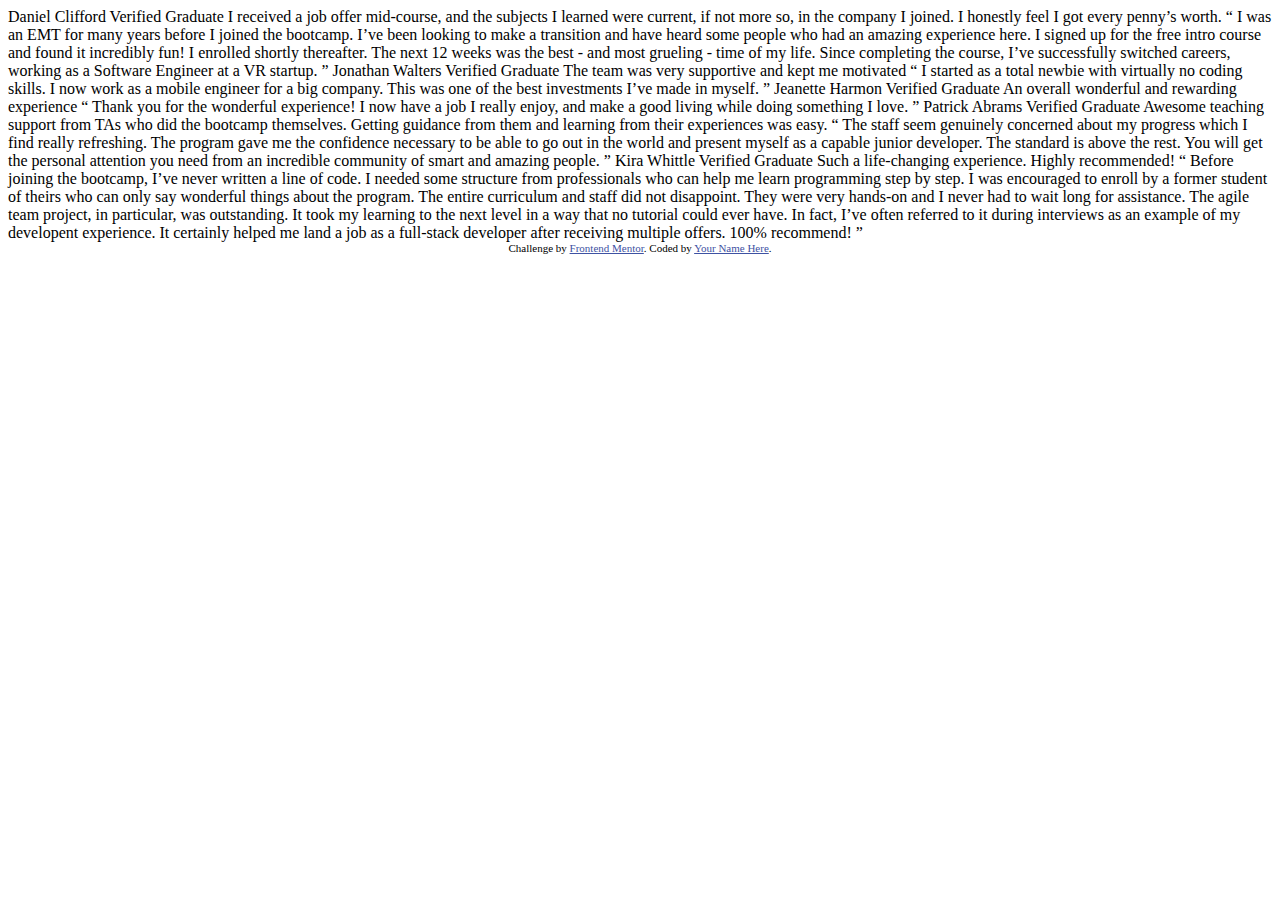
==== testimonials-grid/index.html @ f5d17201 "Create testimonials-grid project" ====
<!DOCTYPE html>
<html lang="en">
<head>
  <meta charset="UTF-8">
  <meta name="viewport" content="width=device-width, initial-scale=1.0"> <!-- displays site properly based on user's device -->

  <link rel="icon" type="image/png" sizes="32x32" href="./images/favicon-32x32.png">
  
  <title>Frontend Mentor | [Challenge Name Here]</title>

  <!-- Feel free to remove these styles or customise in your own stylesheet 👍 -->
  <style>
    .attribution { font-size: 11px; text-align: center; }
    .attribution a { color: hsl(228, 45%, 44%); }
  </style>
</head>
<body>
  Daniel Clifford
  Verified Graduate

  I received a job offer mid-course, and the subjects I learned were current, if not more so, 
  in the company I joined. I honestly feel I got every penny’s worth.

  “ I was an EMT for many years before I joined the bootcamp. I’ve been looking to make a 
  transition and have heard some people who had an amazing experience here. I signed up 
  for the free intro course and found it incredibly fun! I enrolled shortly thereafter. 
  The next 12 weeks was the best - and most grueling - time of my life. Since completing 
  the course, I’ve successfully switched careers, working as a Software Engineer at a VR startup. ”

  Jonathan Walters
  Verified Graduate

  The team was very supportive and kept me motivated

  “ I started as a total newbie with virtually no coding skills. I now work as a mobile engineer 
  for a big company. This was one of the best investments I’ve made in myself. ”

  Jeanette Harmon
  Verified Graduate

  An overall wonderful and rewarding experience

  “ Thank you for the wonderful experience! I now have a job I really enjoy, and make a good living 
  while doing something I love. ”

  Patrick Abrams
  Verified Graduate

  Awesome teaching support from TAs who did the bootcamp themselves. Getting guidance from them and 
  learning from their experiences was easy.

  “ The staff seem genuinely concerned about my progress which I find really refreshing. The program 
  gave me the confidence necessary to be able to go out in the world and present myself as a capable 
  junior developer. The standard is above the rest. You will get the personal attention you need from 
  an incredible community of smart and amazing people. ”

  Kira Whittle
  Verified Graduate

  Such a life-changing experience. Highly recommended!

  “ Before joining the bootcamp, I’ve never written a line of code. I needed some structure from 
  professionals who can help me learn programming step by step. I was encouraged to enroll by a former 
  student of theirs who can only say wonderful things about the program. The entire curriculum and staff 
  did not disappoint. They were very hands-on and I never had to wait long for assistance. The agile team 
  project, in particular, was outstanding. It took my learning to the next level in a way that no tutorial 
  could ever have. In fact, I’ve often referred to it during interviews as an example of my developent 
  experience. It certainly helped me land a job as a full-stack developer after receiving multiple offers. 
  100% recommend! ”
  
  <div class="attribution">
    Challenge by <a href="https://www.frontendmentor.io?ref=challenge" target="_blank">Frontend Mentor</a>. 
    Coded by <a href="#">Your Name Here</a>.
  </div>
</body>
</html>
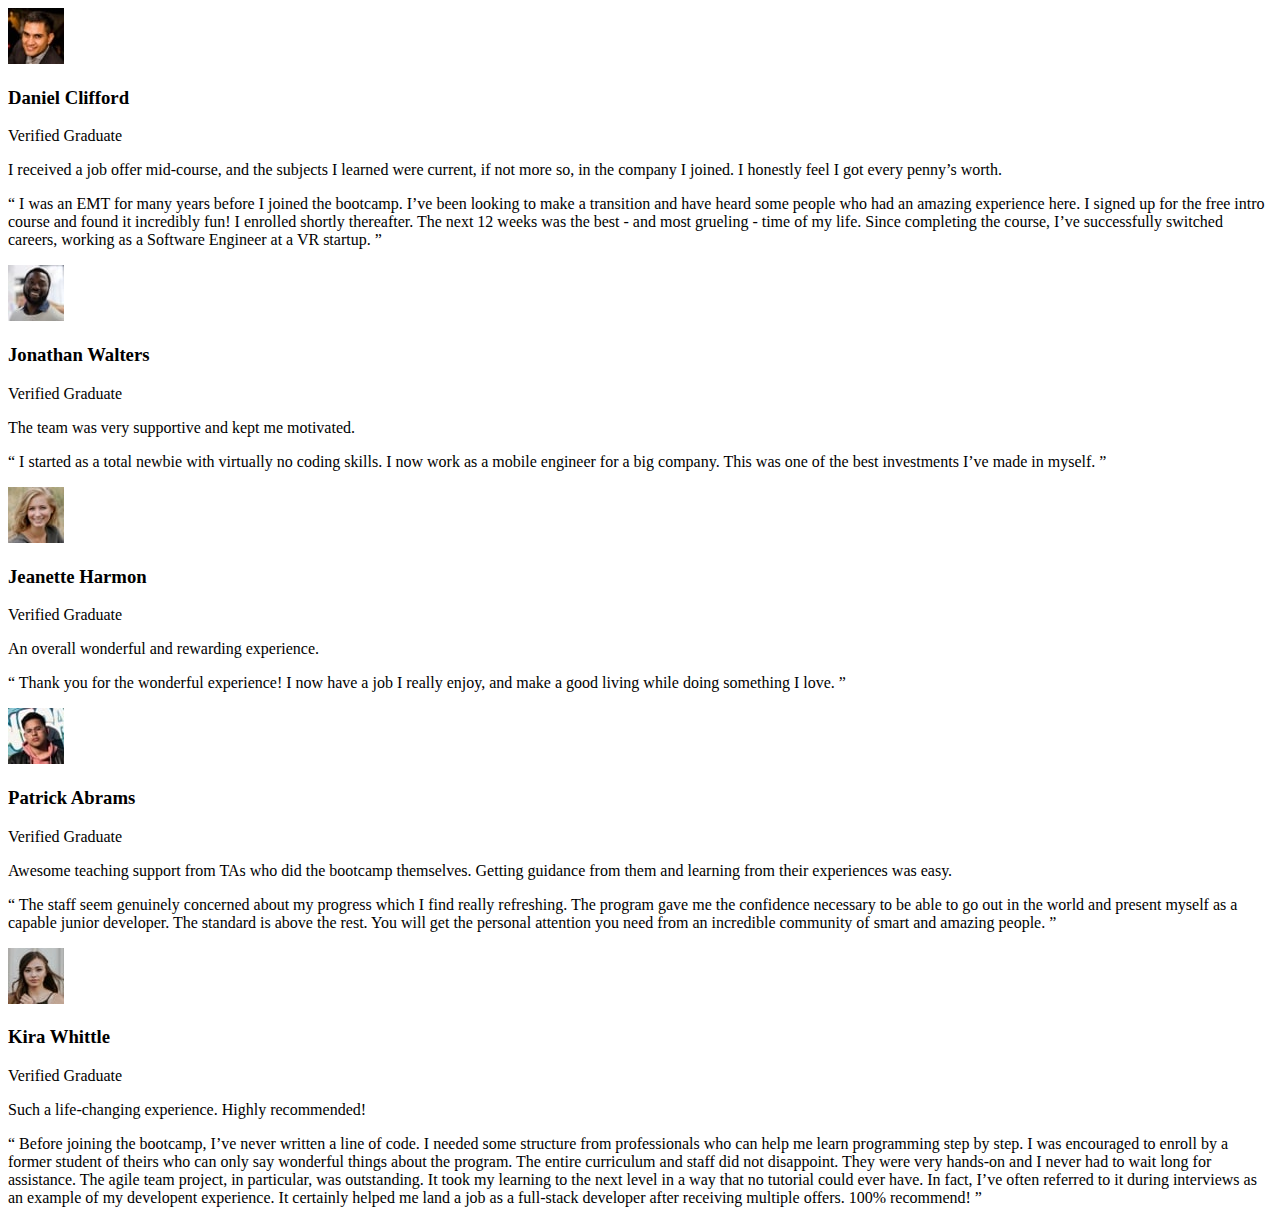
==== commit 07c67ad8: "Structure HTML body" ====
--- a/testimonials-grid/index.html
+++ b/testimonials-grid/index.html
@@ -2,75 +2,94 @@
 <html lang="en">
 <head>
   <meta charset="UTF-8">
-  <meta name="viewport" content="width=device-width, initial-scale=1.0"> <!-- displays site properly based on user's device -->
-
-  <link rel="icon" type="image/png" sizes="32x32" href="./images/favicon-32x32.png">
-  
-  <title>Frontend Mentor | [Challenge Name Here]</title>
-
-  <!-- Feel free to remove these styles or customise in your own stylesheet 👍 -->
-  <style>
-    .attribution { font-size: 11px; text-align: center; }
-    .attribution a { color: hsl(228, 45%, 44%); }
-  </style>
+  <meta http-equiv="X-UA-Compatible" content="IE=edge">
+  <meta name="viewport" content="width=device-width, initial-scale=1.0">
+  <link rel="stylesheet" href="style.css">
+  <title>Frontend Mentor | Testimonials Cards</title>
 </head>
 <body>
-  Daniel Clifford
-  Verified Graduate
-
-  I received a job offer mid-course, and the subjects I learned were current, if not more so, 
-  in the company I joined. I honestly feel I got every penny’s worth.
-
-  “ I was an EMT for many years before I joined the bootcamp. I’ve been looking to make a 
-  transition and have heard some people who had an amazing experience here. I signed up 
-  for the free intro course and found it incredibly fun! I enrolled shortly thereafter. 
-  The next 12 weeks was the best - and most grueling - time of my life. Since completing 
-  the course, I’ve successfully switched careers, working as a Software Engineer at a VR startup. ”
-
-  Jonathan Walters
-  Verified Graduate
-
-  The team was very supportive and kept me motivated
-
-  “ I started as a total newbie with virtually no coding skills. I now work as a mobile engineer 
-  for a big company. This was one of the best investments I’ve made in myself. ”
-
-  Jeanette Harmon
-  Verified Graduate
-
-  An overall wonderful and rewarding experience
-
-  “ Thank you for the wonderful experience! I now have a job I really enjoy, and make a good living 
-  while doing something I love. ”
-
-  Patrick Abrams
-  Verified Graduate
-
-  Awesome teaching support from TAs who did the bootcamp themselves. Getting guidance from them and 
-  learning from their experiences was easy.
-
-  “ The staff seem genuinely concerned about my progress which I find really refreshing. The program 
-  gave me the confidence necessary to be able to go out in the world and present myself as a capable 
-  junior developer. The standard is above the rest. You will get the personal attention you need from 
-  an incredible community of smart and amazing people. ”
-
-  Kira Whittle
-  Verified Graduate
-
-  Such a life-changing experience. Highly recommended!
-
-  “ Before joining the bootcamp, I’ve never written a line of code. I needed some structure from 
-  professionals who can help me learn programming step by step. I was encouraged to enroll by a former 
-  student of theirs who can only say wonderful things about the program. The entire curriculum and staff 
-  did not disappoint. They were very hands-on and I never had to wait long for assistance. The agile team 
-  project, in particular, was outstanding. It took my learning to the next level in a way that no tutorial 
-  could ever have. In fact, I’ve often referred to it during interviews as an example of my developent 
-  experience. It certainly helped me land a job as a full-stack developer after receiving multiple offers. 
-  100% recommend! ”
-  
-  <div class="attribution">
-    Challenge by <a href="https://www.frontendmentor.io?ref=challenge" target="_blank">Frontend Mentor</a>. 
-    Coded by <a href="#">Your Name Here</a>.
-  </div>
+  <main>
+    <div class="testimonials">
+      <section class="card-daniel">
+        <header>
+          <img src="images/image-daniel.jpg" alt="Profile Photo">
+          <h3>Daniel Clifford</h3>
+          <p>Verified Graduate</p>
+        </header>
+        <p class="title">
+          I received a job offer mid-course, and the subjects I learned were current, if not more so, 
+          in the company I joined. I honestly feel I got every penny’s worth.
+        </p>
+        <p class="description">
+          “ I was an EMT for many years before I joined the bootcamp. I’ve been looking to make a 
+          transition and have heard some people who had an amazing experience here. I signed up 
+          for the free intro course and found it incredibly fun! I enrolled shortly thereafter. 
+          The next 12 weeks was the best - and most grueling - time of my life. Since completing 
+          the course, I’ve successfully switched careers, working as a Software Engineer at a VR startup. ”
+        </p>
+      </section>
+      <section class="card-jonathan">
+        <header>
+          <img src="images/image-jonathan.jpg" alt="Profile Photo">
+          <h3>Jonathan Walters</h3>
+          <p>Verified Graduate</p>
+        </header>
+        <p class="title">
+          The team was very supportive and kept me motivated.
+        </p>
+        <p class="description">
+          “ I started as a total newbie with virtually no coding skills. I now work as a mobile engineer 
+          for a big company. This was one of the best investments I’ve made in myself. ”
+      </section>
+      <section class="card-jeanette">
+        <header>
+          <img src="images/image-jeanette.jpg" alt="Profile Photo">
+          <h3>Jeanette Harmon</h3>
+          <p>Verified Graduate</p>
+        </header>
+        <p class="title">
+          An overall wonderful and rewarding experience.
+        </p>
+        <p class="description">
+          “ Thank you for the wonderful experience! I now have a job I really enjoy, and make a good living 
+          while doing something I love. ”
+      </section>
+      <section class="card-patrick">
+        <header>
+          <img src="images/image-patrick.jpg" alt="Profile Photo">
+          <h3>Patrick Abrams</h3>
+          <p>Verified Graduate</p>
+        </header>
+        <p class="title">
+          Awesome teaching support from TAs who did the bootcamp themselves. Getting guidance from them and 
+          learning from their experiences was easy.
+        </p>
+        <p class="description">
+          “ The staff seem genuinely concerned about my progress which I find really refreshing. The program 
+          gave me the confidence necessary to be able to go out in the world and present myself as a capable 
+          junior developer. The standard is above the rest. You will get the personal attention you need from 
+          an incredible community of smart and amazing people. ”
+      </section>
+      <section class="card-kira">
+        <header>
+          <img src="images/image-kira.jpg" alt="Profile Photo">
+          <h3>Kira Whittle</h3>
+          <p>Verified Graduate</p>
+        </header>
+        <p class="title">
+          Such a life-changing experience. Highly recommended!
+        </p>
+        <p class="description">
+          “ Before joining the bootcamp, I’ve never written a line of code. I needed some structure from 
+          professionals who can help me learn programming step by step. I was encouraged to enroll by a former 
+          student of theirs who can only say wonderful things about the program. The entire curriculum and staff 
+          did not disappoint. They were very hands-on and I never had to wait long for assistance. The agile team 
+          project, in particular, was outstanding. It took my learning to the next level in a way that no tutorial 
+          could ever have. In fact, I’ve often referred to it during interviews as an example of my developent 
+          experience. It certainly helped me land a job as a full-stack developer after receiving multiple offers. 
+          100% recommend! ”
+      </section>
+    </div>
+  </main>
 </body>
-</html>+</html> 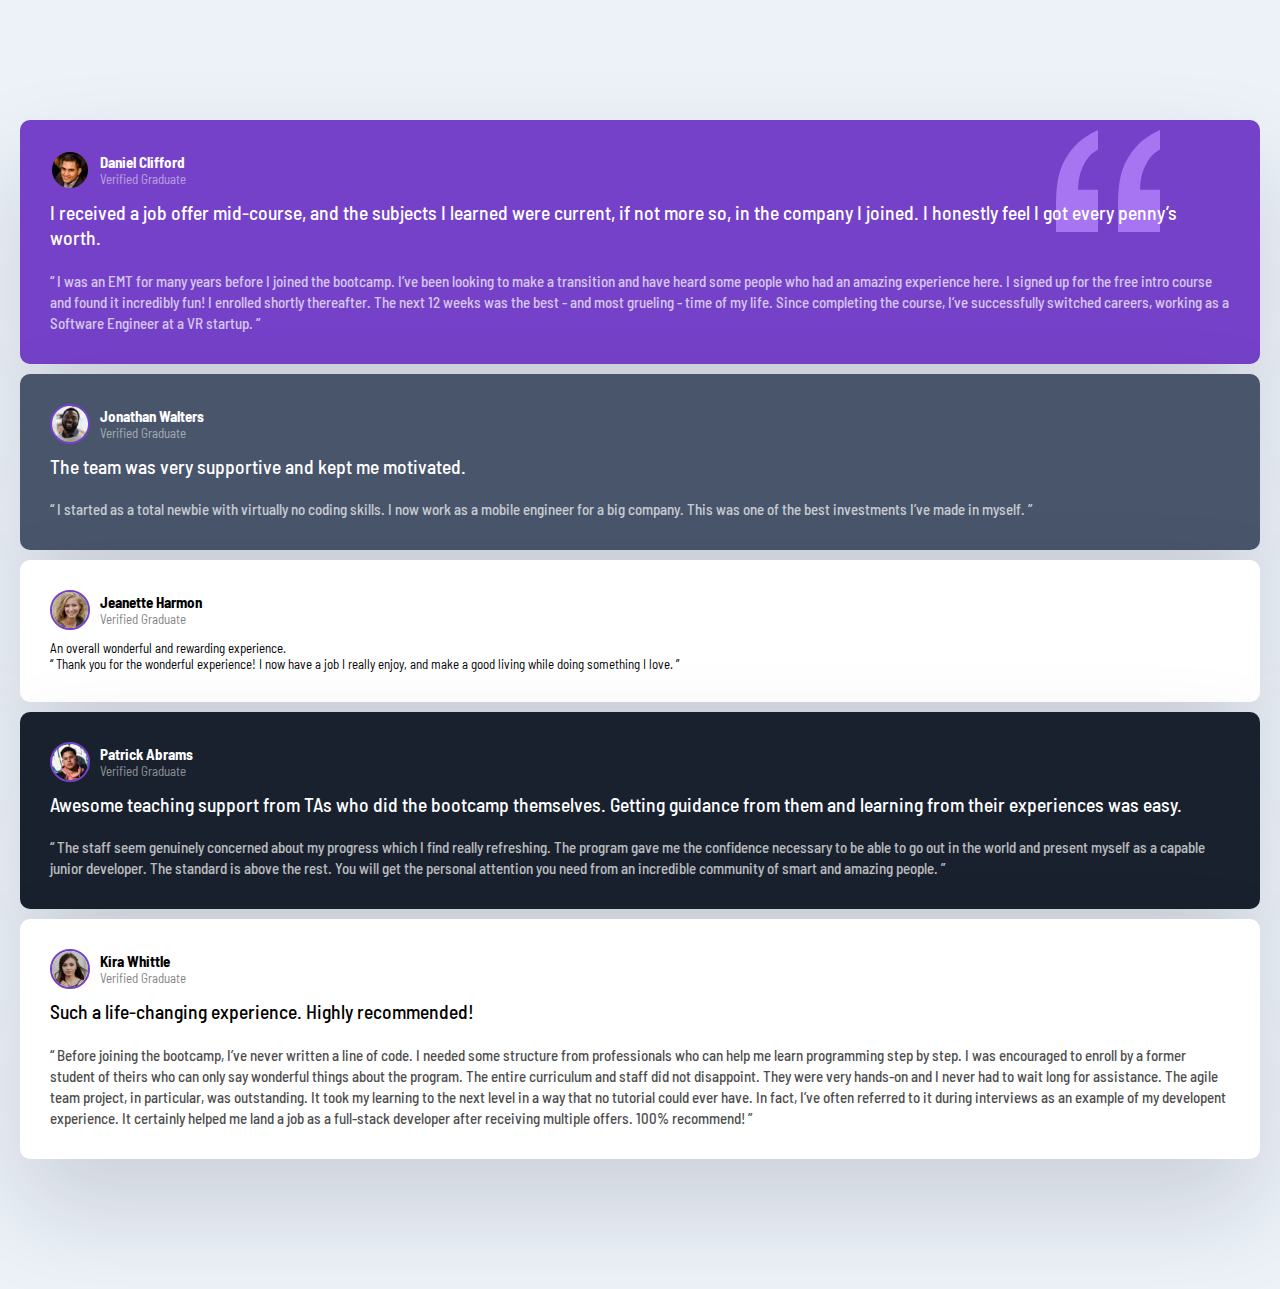
==== commit a9c4bc80: "Add style.css file" ====
--- a/testimonials-grid/index.html
+++ b/testimonials-grid/index.html
@@ -4,23 +4,28 @@
   <meta charset="UTF-8">
   <meta http-equiv="X-UA-Compatible" content="IE=edge">
   <meta name="viewport" content="width=device-width, initial-scale=1.0">
+  <link rel="preconnect" href="https://fonts.googleapis.com">
+  <link rel="preconnect" href="https://fonts.gstatic.com" crossorigin>
+  <link href="https://fonts.googleapis.com/css2?family=Barlow+Semi+Condensed:wght@500;600&display=swap" rel="stylesheet">
   <link rel="stylesheet" href="style.css">
   <title>Frontend Mentor | Testimonials Cards</title>
 </head>
 <body>
   <main>
     <div class="testimonials">
-      <section class="card-daniel">
-        <header>
-          <img src="images/image-daniel.jpg" alt="Profile Photo">
-          <h3>Daniel Clifford</h3>
-          <p>Verified Graduate</p>
-        </header>
-        <p class="title">
+      <section class="card card-daniel">
+        <header class="card-header">
+          <img class="card-img" src="images/image-daniel.jpg" alt="Profile Photo">
+          <div>
+            <h3>Daniel Clifford</h3>
+            <p>Verified Graduate</p>
+          </div>
+          </header>
+        <p class="card-title">
           I received a job offer mid-course, and the subjects I learned were current, if not more so, 
           in the company I joined. I honestly feel I got every penny’s worth.
         </p>
-        <p class="description">
+        <p class="card-description">
           “ I was an EMT for many years before I joined the bootcamp. I’ve been looking to make a 
           transition and have heard some people who had an amazing experience here. I signed up 
           for the free intro course and found it incredibly fun! I enrolled shortly thereafter. 
@@ -28,24 +33,28 @@
           the course, I’ve successfully switched careers, working as a Software Engineer at a VR startup. ”
         </p>
       </section>
-      <section class="card-jonathan">
-        <header>
-          <img src="images/image-jonathan.jpg" alt="Profile Photo">
-          <h3>Jonathan Walters</h3>
-          <p>Verified Graduate</p>
+      <section class="card card-jonathan">
+        <header class="card-header">
+          <img class="card-img" src="images/image-jonathan.jpg" alt="Profile Photo">
+          <div>
+            <h3>Jonathan Walters</h3>
+            <p>Verified Graduate</p>
+          </div>
         </header>
-        <p class="title">
+        <p class="card-title">
           The team was very supportive and kept me motivated.
         </p>
-        <p class="description">
+        <p class="card-description">
           “ I started as a total newbie with virtually no coding skills. I now work as a mobile engineer 
           for a big company. This was one of the best investments I’ve made in myself. ”
       </section>
-      <section class="card-jeanette">
-        <header>
-          <img src="images/image-jeanette.jpg" alt="Profile Photo">
-          <h3>Jeanette Harmon</h3>
-          <p>Verified Graduate</p>
+      <section class="card card-jeanette">
+        <header class="card-header">
+          <img class="card-img" src="images/image-jeanette.jpg" alt="Profile Photo">
+          <div>
+            <h3>Jeanette Harmon</h3>
+            <p>Verified Graduate</p>
+          </div>
         </header>
         <p class="title">
           An overall wonderful and rewarding experience.
@@ -54,32 +63,36 @@
           “ Thank you for the wonderful experience! I now have a job I really enjoy, and make a good living 
           while doing something I love. ”
       </section>
-      <section class="card-patrick">
-        <header>
-          <img src="images/image-patrick.jpg" alt="Profile Photo">
-          <h3>Patrick Abrams</h3>
-          <p>Verified Graduate</p>
+      <section class="card card-patrick">
+        <header class="card-header">
+          <img class="card-img" src="images/image-patrick.jpg" alt="Profile Photo">
+          <div>
+            <h3>Patrick Abrams</h3>
+            <p>Verified Graduate</p>
+          </div>
         </header>
-        <p class="title">
+        <p class="card-title">
           Awesome teaching support from TAs who did the bootcamp themselves. Getting guidance from them and 
           learning from their experiences was easy.
         </p>
-        <p class="description">
+        <p class="card-description">
           “ The staff seem genuinely concerned about my progress which I find really refreshing. The program 
           gave me the confidence necessary to be able to go out in the world and present myself as a capable 
           junior developer. The standard is above the rest. You will get the personal attention you need from 
           an incredible community of smart and amazing people. ”
       </section>
-      <section class="card-kira">
-        <header>
-          <img src="images/image-kira.jpg" alt="Profile Photo">
-          <h3>Kira Whittle</h3>
-          <p>Verified Graduate</p>
+      <section class="card card-kira">
+        <header class="card-header">
+          <img class="card-img" src="images/image-kira.jpg" alt="Profile Photo">
+          <div>
+            <h3>Kira Whittle</h3>
+            <p>Verified Graduate</p>
+          </div>
         </header>
-        <p class="title">
+        <p class="card-title">
           Such a life-changing experience. Highly recommended!
         </p>
-        <p class="description">
+        <p class="card-description">
           “ Before joining the bootcamp, I’ve never written a line of code. I needed some structure from 
           professionals who can help me learn programming step by step. I was encouraged to enroll by a former 
           student of theirs who can only say wonderful things about the program. The entire curriculum and staff 
--- a/testimonials-grid/style.css
+++ b/testimonials-grid/style.css
@@ -0,0 +1,106 @@
+/*
+1. "Verified Graduate" has the same color as the person's name with 50% opacity
+2. Review paragraphs inside the quotations have the same color as well, but are at 70% opacity
+*/
+
+/* Variables */
+:root { 
+    --white: #FFFFFF;
+    --violet: #7541C8;
+    --gray: #48556A;
+    --light-gray: #CFCFCF;
+    --dark-blue: #19212E;
+    --light-blue: #ECF2F8;
+
+}
+
+/* Reset */
+* {
+    margin: 0;
+    padding: 0;
+    box-sizing: border-box;
+}
+
+/* Basic Default */
+body, html {
+    font-family: 'Barlow Semi Condensed', sans-serif;
+    font-size: 13px;
+    background-color: var(--light-blue);
+}
+
+.testimonials {
+    max-width: 1440px;
+    margin: 100px auto;
+    padding: 20px;
+}
+
+.card {
+    background-color: var(--white);
+    border-radius: 10px;
+    box-shadow: 0px 48px 100px 0px rgba(17, 12, 42, .15);
+    padding: 30px;
+    margin-bottom: 10px;
+}
+
+.card-header {
+    display: flex;
+    align-items: center;
+    margin-bottom: 10px;
+
+}
+
+.card-header h3 {
+    font-size: 15px;
+}
+
+.card-header p {
+    opacity: 50%;
+}
+
+.card-img {
+    width: 40px;
+    height: 40px;
+    border-radius: 50%;
+    border: 2px solid var(--violet);
+    margin-right: 10px;
+}
+
+.card-title {
+    font-size: 1.5em;
+    font-weight: 500;
+    line-height: 1.3;
+    margin-bottom: 20px;
+}
+
+.card-description {
+    font-size: 15px;
+    font-weight: 500;
+    line-height: 1.4;
+    opacity: 70%;
+}
+
+.card-daniel {
+    background-color: var(--violet);
+    color: var(--white);
+    background-image: url("images/bg-pattern-quotation.svg");
+    background-repeat: no-repeat;
+    background-position: top 10px right 100px;
+}
+
+.card-jonathan {
+    background-color: var(--gray);
+    color: var(--white);
+}
+
+.card-patrick {
+    background-color: var(--dark-blue);
+    color: var(--white);
+}
+
+
+
+
+/* Mobile Design */
+@media only screen and (max-width: 375px) {
+
+}
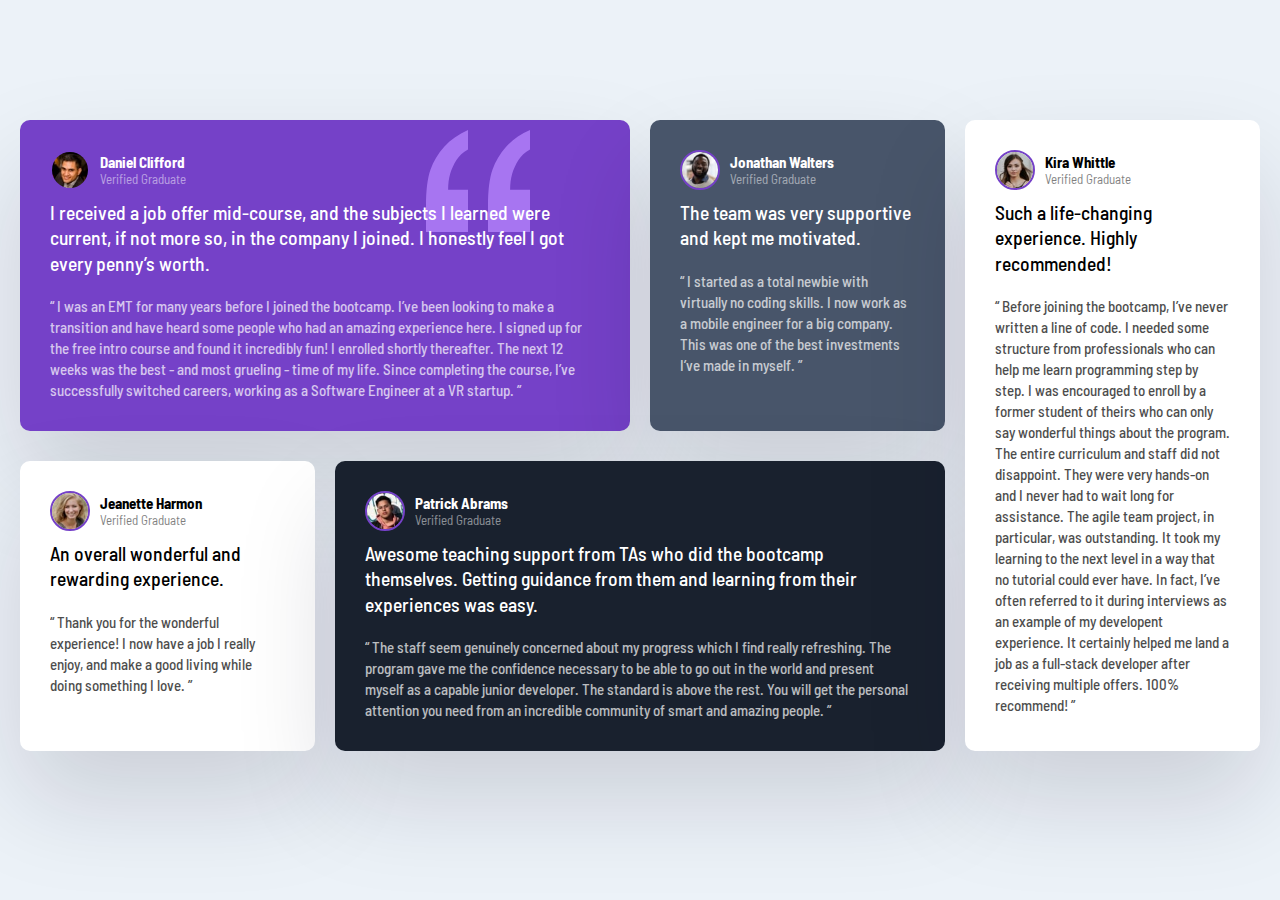
==== commit b1a79078: "Add Readme file" ====
--- a/testimonials-grid/index.html
+++ b/testimonials-grid/index.html
@@ -56,10 +56,10 @@
             <p>Verified Graduate</p>
           </div>
         </header>
-        <p class="title">
+        <p class="card-title">
           An overall wonderful and rewarding experience.
         </p>
-        <p class="description">
+        <p class="card-description">
           “ Thank you for the wonderful experience! I now have a job I really enjoy, and make a good living 
           while doing something I love. ”
       </section>
--- a/testimonials-grid/style.css
+++ b/testimonials-grid/style.css
@@ -1,8 +1,3 @@
-/*
-1. "Verified Graduate" has the same color as the person's name with 50% opacity
-2. Review paragraphs inside the quotations have the same color as well, but are at 70% opacity
-*/
-
 /* Variables */
 :root { 
     --white: #FFFFFF;
@@ -11,7 +6,6 @@
     --light-gray: #CFCFCF;
     --dark-blue: #19212E;
     --light-blue: #ECF2F8;
-
 }
 
 /* Reset */
@@ -28,10 +22,14 @@
     background-color: var(--light-blue);
 }
 
+/* Section */
 .testimonials {
     max-width: 1440px;
     margin: 100px auto;
     padding: 20px;
+    display: grid;
+    grid-template-columns: repeat(4, 1fr);
+    gap: 20px;
 }
 
 .card {
@@ -85,6 +83,7 @@
     background-image: url("images/bg-pattern-quotation.svg");
     background-repeat: no-repeat;
     background-position: top 10px right 100px;
+    grid-column: 1/3;
 }
 
 .card-jonathan {
@@ -92,15 +91,39 @@
     color: var(--white);
 }
 
+.card-kira {
+    grid-column: 4/5;
+    grid-row: 1/3;
+}
+
 .card-patrick {
     background-color: var(--dark-blue);
     color: var(--white);
+    grid-column: 2/4;
+    grid-row: 2/3;
 }
-
-
-
 
 /* Mobile Design */
 @media only screen and (max-width: 375px) {
+    
+    .testimonials {
+        grid-template-columns: 1fr;
+        width: 100%;
+    }
 
+    .card-daniel {
+        grid-column: 1/2;
+    }
+
+    .card-patrick {
+        background-color: var(--dark-blue);
+        color: var(--white);
+        grid-column: 1/2;
+        grid-row: 4;
+    }
+
+    .card-kira {
+        grid-column: 1/2;
+        grid-row: 5;
+    }
 }
